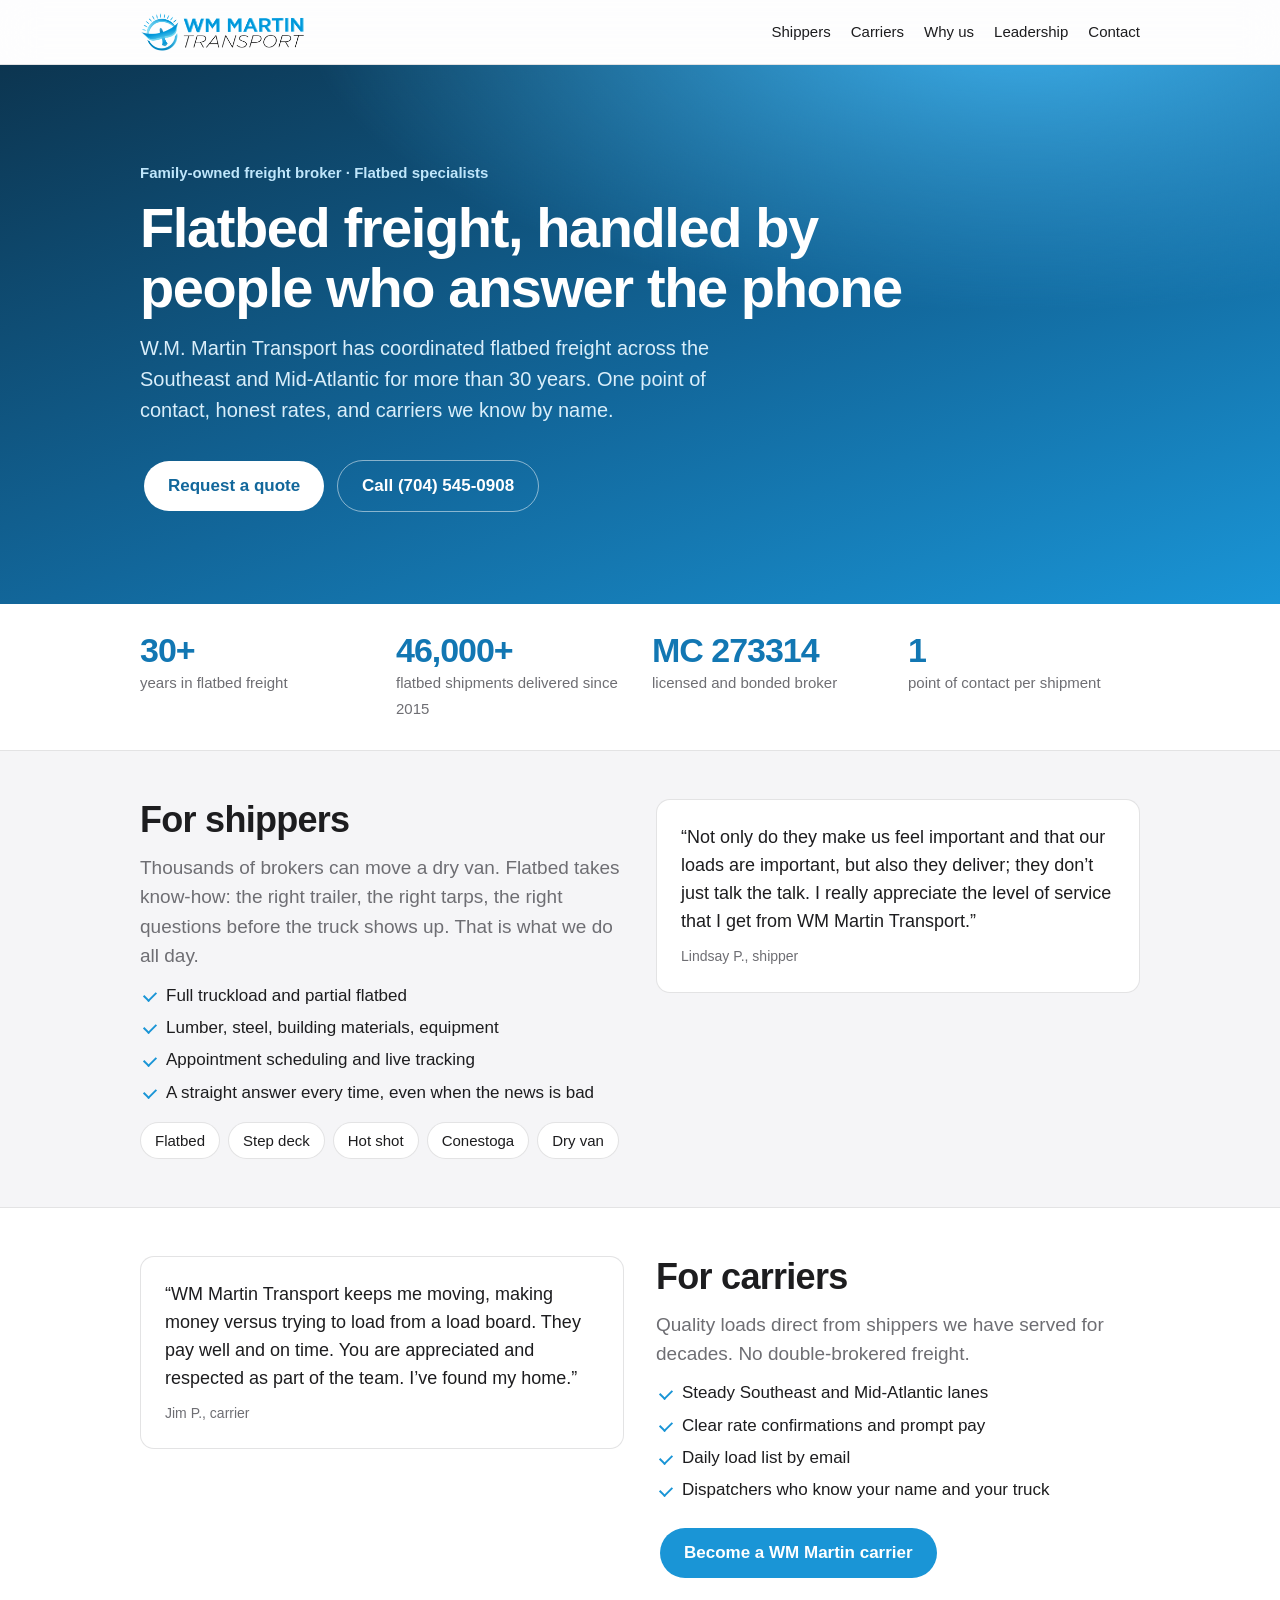
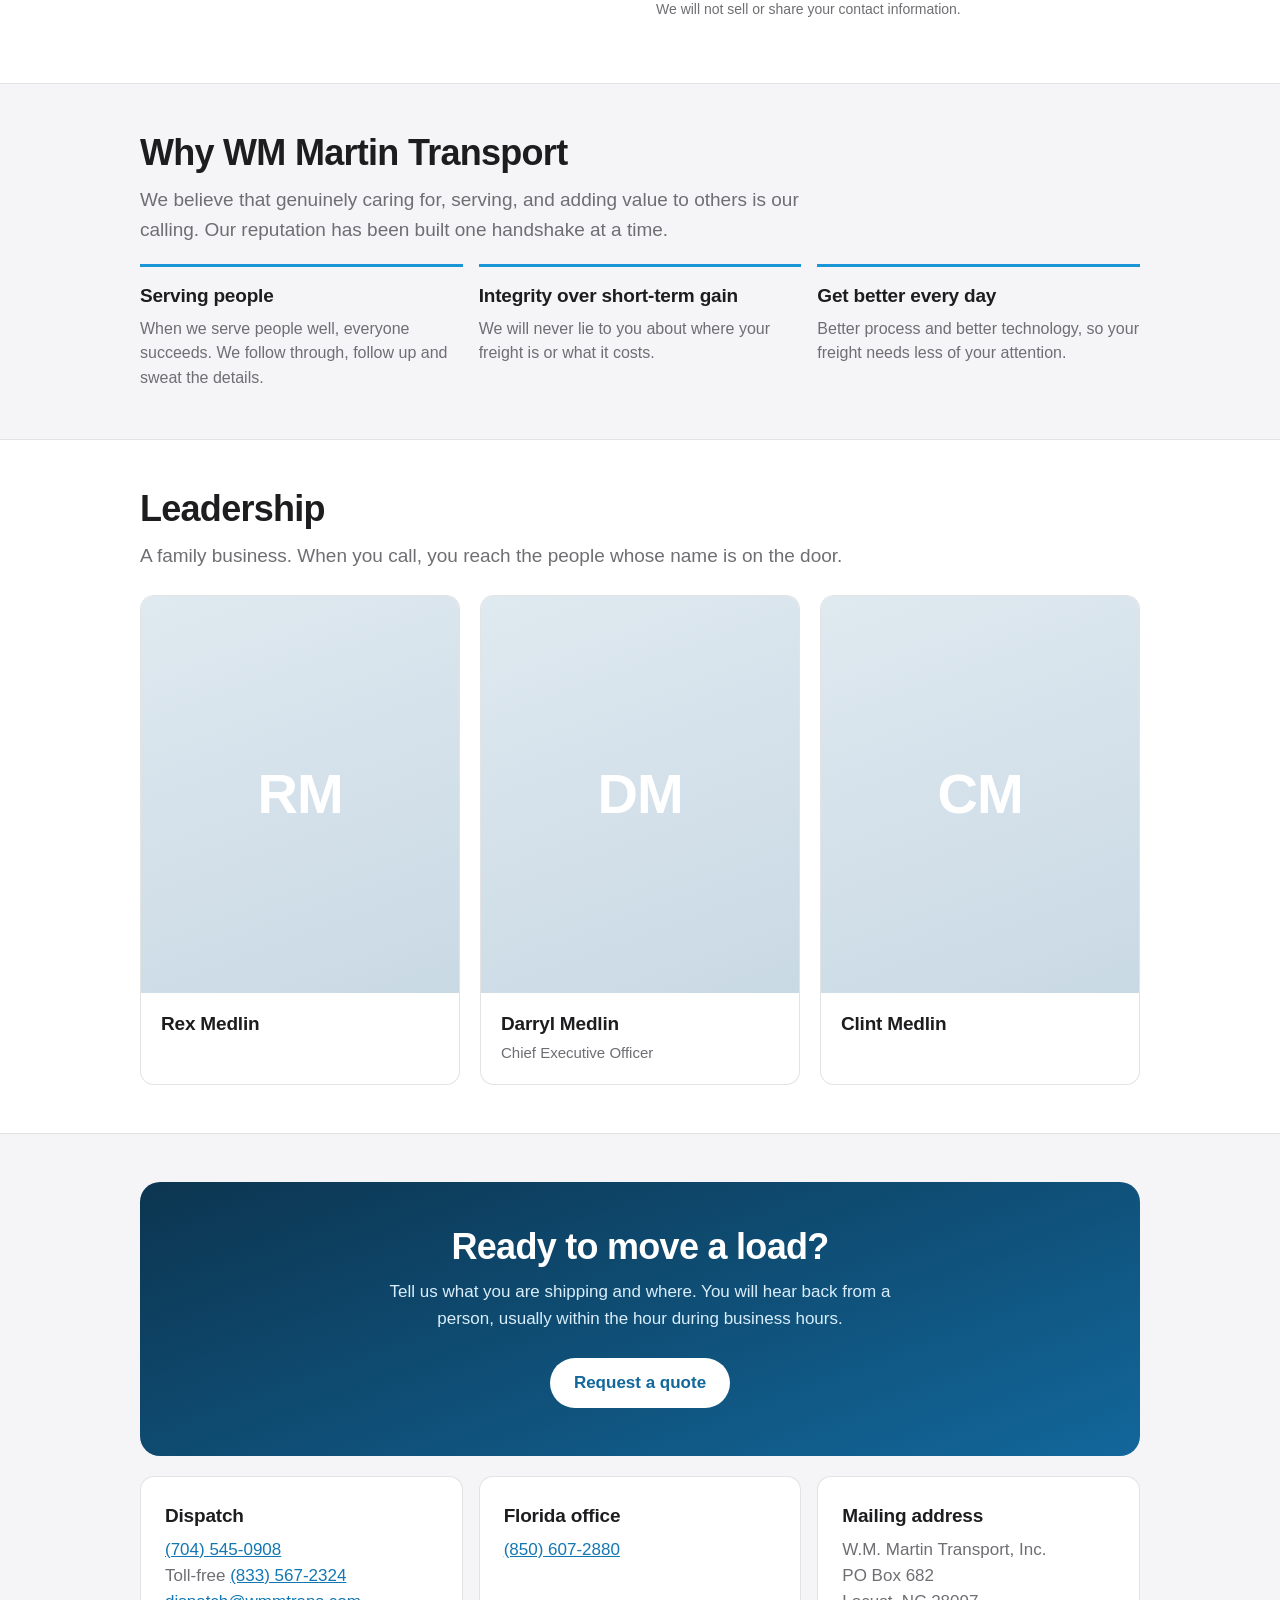
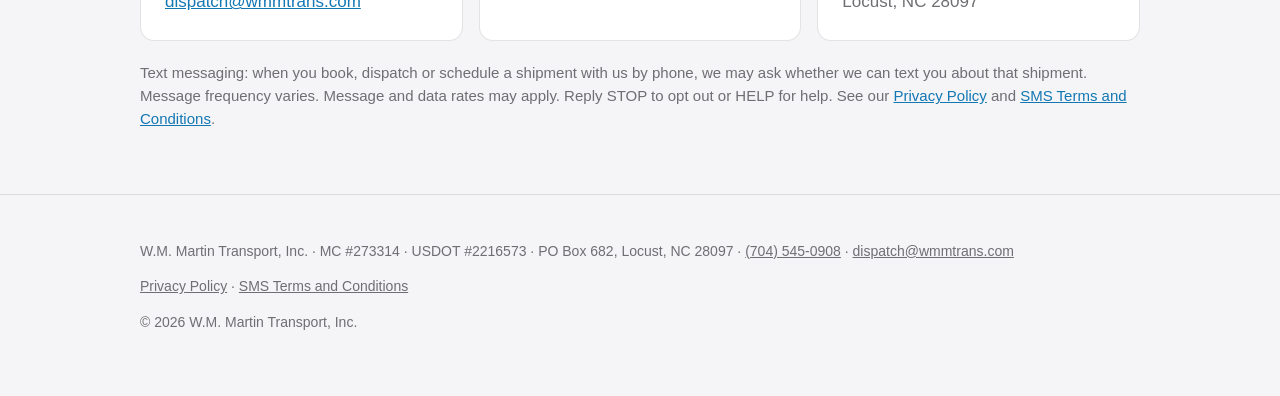
==== index.html @ dd0c9be8 "Add files via upload" ====
<!doctype html>
<html lang="en"><head><meta charset="utf-8"><meta name="viewport" content="width=device-width,initial-scale=1"><title>WM Martin Transport | Flatbed Freight Broker, Southeast and Mid-Atlantic</title><meta name="description" content="W.M. Martin Transport, Inc. is a licensed freight broker (MC 273314) arranging flatbed truckload and LTL freight across the Southeast and Mid-Atlantic."><link rel="icon" href="logo.png"><link rel="stylesheet" href="style.css"></head><body>
<header><div class="wrap"><a href="./"><img src="logo.png" alt="WM Martin Transport" width="165" height="40"></a><nav><a href="./#shippers">Shippers</a><a href="./#carriers">Carriers</a><a href="./#why">Why us</a><a href="./#team">Leadership</a><a href="./#contact">Contact</a></nav></div></header>
<main>
<div class="hero2"><div class="wrap">
<p class="eyebrow">Family-owned freight broker · Flatbed specialists</p>
<h1>Flatbed freight, handled by people who answer the phone</h1>
<p class="lead">W.M. Martin Transport has coordinated flatbed freight across the Southeast and Mid-Atlantic for more than 30 years. One point of contact, honest rates, and carriers we know by name.</p>
<a class="btn" href="mailto:dispatch@wmmtrans.com?subject=Freight%20quote%20request">Request a quote</a>
<a class="btn ghost" href="tel:+17045450908">Call (704) 545-0908</a>
</div></div>

<div class="strip"><div class="wrap">
<div class="stat"><b>30+</b><span>years in flatbed freight</span></div>
<div class="stat"><b>46,000+</b><span>flatbed shipments delivered since 2015</span></div>
<div class="stat"><b>MC 273314</b><span>licensed and bonded broker</span></div>
<div class="stat"><b>1</b><span>point of contact per shipment</span></div>
</div></div>

<section id="shippers"><div class="wrap split">
<div>
<h2>For shippers</h2>
<p style="color:var(--mut);font-size:19px;margin:0">Thousands of brokers can move a dry van. Flatbed takes know-how: the right trailer, the right tarps, the right questions before the truck shows up. That is what we do all day.</p>
<ul class="check"><li>Full truckload and partial flatbed</li><li>Lumber, steel, building materials, equipment</li><li>Appointment scheduling and live tracking</li><li>A straight answer every time, even when the news is bad</li></ul>
<div class="chips"><span>Flatbed</span><span>Step deck</span><span>Hot shot</span><span>Conestoga</span><span>Dry van</span></div>
</div>
<div class="card quote">“Not only do they make us feel important and that our loads are important, but also they deliver; they don’t just talk the talk. I really appreciate the level of service that I get from WM Martin Transport.”<cite>Lindsay P., shipper</cite></div>
</div></section>

<section id="carriers" class="band"><div class="wrap split">
<div class="card quote">“WM Martin Transport keeps me moving, making money versus trying to load from a load board. They pay well and on time. You are appreciated and respected as part of the team. I’ve found my home.”<cite>Jim P., carrier</cite></div>
<div>
<h2>For carriers</h2>
<p style="color:var(--mut);font-size:19px;margin:0">Quality loads direct from shippers we have served for decades. No double-brokered freight.</p>
<ul class="check"><li>Steady Southeast and Mid-Atlantic lanes</li><li>Clear rate confirmations and prompt pay</li><li>Daily load list by email</li><li>Dispatchers who know your name and your truck</li></ul>
<p style="margin-top:20px"><a class="btn" href="mailto:dispatch@wmmtrans.com?subject=Carrier%20sign-up&body=Company%20name%3A%0AMC%20%2F%20DOT%20number%3A%0AEquipment%20type%3A%0APhone%3A%0APreferred%20lanes%3A">Become a WM Martin carrier</a></p>
<p style="color:var(--mut);font-size:14px">We will not sell or share your contact information.</p>
</div>
</div></section>

<section id="why"><div class="wrap">
<h2>Why WM Martin Transport</h2>
<p style="color:var(--mut);font-size:19px;max-width:720px;margin:0">We believe that genuinely caring for, serving, and adding value to others is our calling. Our reputation has been built one handshake at a time.</p>
<div class="values">
<div><h3>Serving people</h3><p>When we serve people well, everyone succeeds. We follow through, follow up and sweat the details.</p></div>
<div><h3>Integrity over short-term gain</h3><p>We will never lie to you about where your freight is or what it costs.</p></div>
<div><h3>Get better every day</h3><p>Better process and better technology, so your freight needs less of your attention.</p></div>
</div>
</div></section>

<section id="team" class="band"><div class="wrap">
<h2>Leadership</h2>
<p style="color:var(--mut);font-size:19px;max-width:720px;margin:0">A family business. When you call, you reach the people whose name is on the door.</p>
<div class="team">
<div class="person"><div class="ph">RM</div><div class="t"><h3>Rex Medlin</h3><p><!--title-rex--></p></div></div>
<div class="person"><div class="ph">DM</div><div class="t"><h3>Darryl Medlin</h3><p>Chief Executive Officer</p></div></div>
<div class="person"><div class="ph">CM</div><div class="t"><h3>Clint Medlin</h3><p><!--title-clint--></p></div></div>
</div>
</div></section>

<section id="contact"><div class="wrap">
<div class="cta"><h2>Ready to move a load?</h2><p>Tell us what you are shipping and where. You will hear back from a person, usually within the hour during business hours.</p><a class="btn" href="mailto:dispatch@wmmtrans.com?subject=Freight%20quote%20request">Request a quote</a></div>
<div class="grid" style="margin-top:20px">
<div class="card"><h3>Dispatch</h3><p><a href="tel:+17045450908">(704) 545-0908</a><br>Toll-free <a href="tel:+18335672324">(833) 567-2324</a><br><a href="mailto:dispatch@wmmtrans.com">dispatch@wmmtrans.com</a></p></div>
<div class="card"><h3>Florida office</h3><p><a href="tel:+18506072880">(850) 607-2880</a></p></div>
<div class="card"><h3>Mailing address</h3><p>W.M. Martin Transport, Inc.<br>PO Box 682<br>Locust, NC 28097</p></div>
</div>
<p style="color:var(--mut);font-size:15px;margin-top:20px">Text messaging: when you book, dispatch or schedule a shipment with us by phone, we may ask whether we can text you about that shipment. Message frequency varies. Message and data rates may apply. Reply STOP to opt out or HELP for help. See our <a href="privacy-policy">Privacy Policy</a> and <a href="sms-terms">SMS Terms and Conditions</a>.</p>
</div></section>
</main>
<footer><div class="wrap"><p>W.M. Martin Transport, Inc. · MC #273314 · USDOT #2216573 · PO Box 682, Locust, NC 28097 · <a href="tel:+17045450908">(704) 545-0908</a> · <a href="mailto:dispatch@wmmtrans.com">dispatch@wmmtrans.com</a></p><p><a href="privacy-policy">Privacy Policy</a> · <a href="sms-terms">SMS Terms and Conditions</a></p><p>© 2026 W.M. Martin Transport, Inc.</p></div></footer>
</body></html>
---- style.css ----
:root{--blue:#1a95d6;--blue-d:#1277b3;--ink:#1d1d1f;--mut:#6e6e73;--bg:#f5f5f7;--card:#fff;--line:rgba(60,60,67,.14)}
*{box-sizing:border-box}html{scroll-behavior:smooth}
body{margin:0;background:var(--bg);color:var(--ink);font:17px/1.55 -apple-system,BlinkMacSystemFont,"SF Pro Text",Inter,"Segoe UI",sans-serif;-webkit-font-smoothing:antialiased}
a{color:var(--blue-d)}
.wrap{max-width:1040px;margin:0 auto;padding:0 20px}
header{position:sticky;top:0;z-index:5;background:rgba(255,255,255,.82);backdrop-filter:saturate(180%) blur(18px);-webkit-backdrop-filter:saturate(180%) blur(18px);border-bottom:1px solid var(--line)}
header .wrap{display:flex;align-items:center;justify-content:space-between;gap:16px;min-height:64px;flex-wrap:wrap}
header img{height:40px;width:auto;display:block}
nav{display:flex;gap:6px 20px;flex-wrap:wrap;font-size:15px}
nav a{color:var(--ink);text-decoration:none}nav a:hover{color:var(--blue-d)}
.hero{padding:72px 0 56px;text-align:center}
h1{font-size:clamp(34px,6vw,56px);line-height:1.06;letter-spacing:-.025em;margin:0 0 16px;text-wrap:balance}
h2{font-size:clamp(26px,4vw,36px);letter-spacing:-.02em;line-height:1.15;margin:0 0 12px;text-wrap:balance}
h3{font-size:19px;letter-spacing:-.01em;margin:0 0 6px}
.lead{font-size:20px;color:var(--mut);max-width:680px;margin:0 auto 28px}
.btn{display:inline-block;background:var(--blue);color:#fff;text-decoration:none;font-weight:600;padding:12px 24px;border-radius:999px;margin:4px}
.btn:hover{background:var(--blue-d)}.btn.ghost{background:transparent;color:var(--blue-d);border:1px solid var(--line);background:#fff}
section{padding:48px 0}
.grid{display:grid;gap:16px;grid-template-columns:repeat(auto-fit,minmax(260px,1fr))}
.card{background:var(--card);border:1px solid var(--line);border-radius:14px;padding:24px}
.card p{margin:0;color:var(--mut)}
.quote{font-size:18px}.quote cite{display:block;margin-top:10px;font-style:normal;font-size:14px;color:var(--mut)}
ul.check{list-style:none;padding:0;margin:12px 0 0}ul.check li{padding-left:26px;position:relative;margin:6px 0}
ul.check li:before{content:"";position:absolute;left:4px;top:.5em;width:10px;height:6px;border-left:2px solid var(--blue);border-bottom:2px solid var(--blue);transform:rotate(-45deg)}
footer{border-top:1px solid var(--line);padding:32px 0 48px;font-size:14px;color:var(--mut)}
footer a{color:var(--mut)}
.legal{max-width:760px;padding:40px 20px 64px}.legal h1{font-size:34px}.legal h2{font-size:24px;margin-top:1.8em}.legal h3{margin-top:1.4em}
.legal .eff{color:var(--mut);font-size:15px}
/* v2 */
.hero2{background:radial-gradient(1200px 500px at 80% -10%,#3fb2ee 0,transparent 60%),linear-gradient(160deg,#0c3550 0,#12679b 55%,#1a95d6 100%);color:#fff;text-align:left;padding:96px 0 88px}
.hero2 .eyebrow{font-size:15px;font-weight:600;color:#bfe6fb;margin:0 0 14px}
.hero2 h1{max-width:820px}.hero2 .lead{color:#d9eefa;margin:0 0 30px;max-width:640px}
.hero2 .btn{background:#fff;color:#12679b}.hero2 .btn:hover{background:#eaf6fd}
.hero2 .btn.ghost{background:transparent;color:#fff;border:1px solid rgba(255,255,255,.5)}
.strip{background:#fff;border-bottom:1px solid var(--line)}
.strip .wrap{display:grid;grid-template-columns:repeat(auto-fit,minmax(170px,1fr));gap:8px 24px;padding-top:28px;padding-bottom:28px}
.stat b{display:block;font-size:34px;letter-spacing:-.03em;color:var(--blue-d);font-variant-numeric:tabular-nums;line-height:1.1}
.stat span{font-size:15px;color:var(--mut)}
.split{display:grid;gap:32px;grid-template-columns:repeat(auto-fit,minmax(300px,1fr));align-items:start}
.chips{display:flex;flex-wrap:wrap;gap:8px;margin-top:16px}.chips span{background:#fff;border:1px solid var(--line);border-radius:999px;padding:6px 14px;font-size:15px}
.band{background:#fff;border-top:1px solid var(--line);border-bottom:1px solid var(--line)}
.values{counter-reset:v;display:grid;gap:16px;grid-template-columns:repeat(auto-fit,minmax(220px,1fr));margin-top:20px}
.values div{border-top:3px solid var(--blue);padding-top:14px}.values p{margin:0;color:var(--mut);font-size:16px}
.team{display:grid;gap:20px;grid-template-columns:repeat(auto-fit,minmax(230px,1fr));margin-top:24px}
.person{background:#fff;border:1px solid var(--line);border-radius:14px;overflow:hidden}
.person .ph{aspect-ratio:4/5;background:linear-gradient(160deg,#dfe9f0,#c9d9e4);display:grid;place-items:center;font-size:56px;font-weight:600;color:#fff;letter-spacing:-.02em}
.person img{width:100%;aspect-ratio:4/5;object-fit:cover;display:block}
.person div.t{padding:16px 20px 20px}.person h3{margin:0}.person p{margin:2px 0 0;color:var(--mut);font-size:15px}
.cta{background:linear-gradient(160deg,#0c3550,#12679b);color:#fff;border-radius:20px;padding:44px 32px;text-align:center}
.cta p{color:#d9eefa;max-width:560px;margin:0 auto 22px}.cta .btn{background:#fff;color:#12679b}
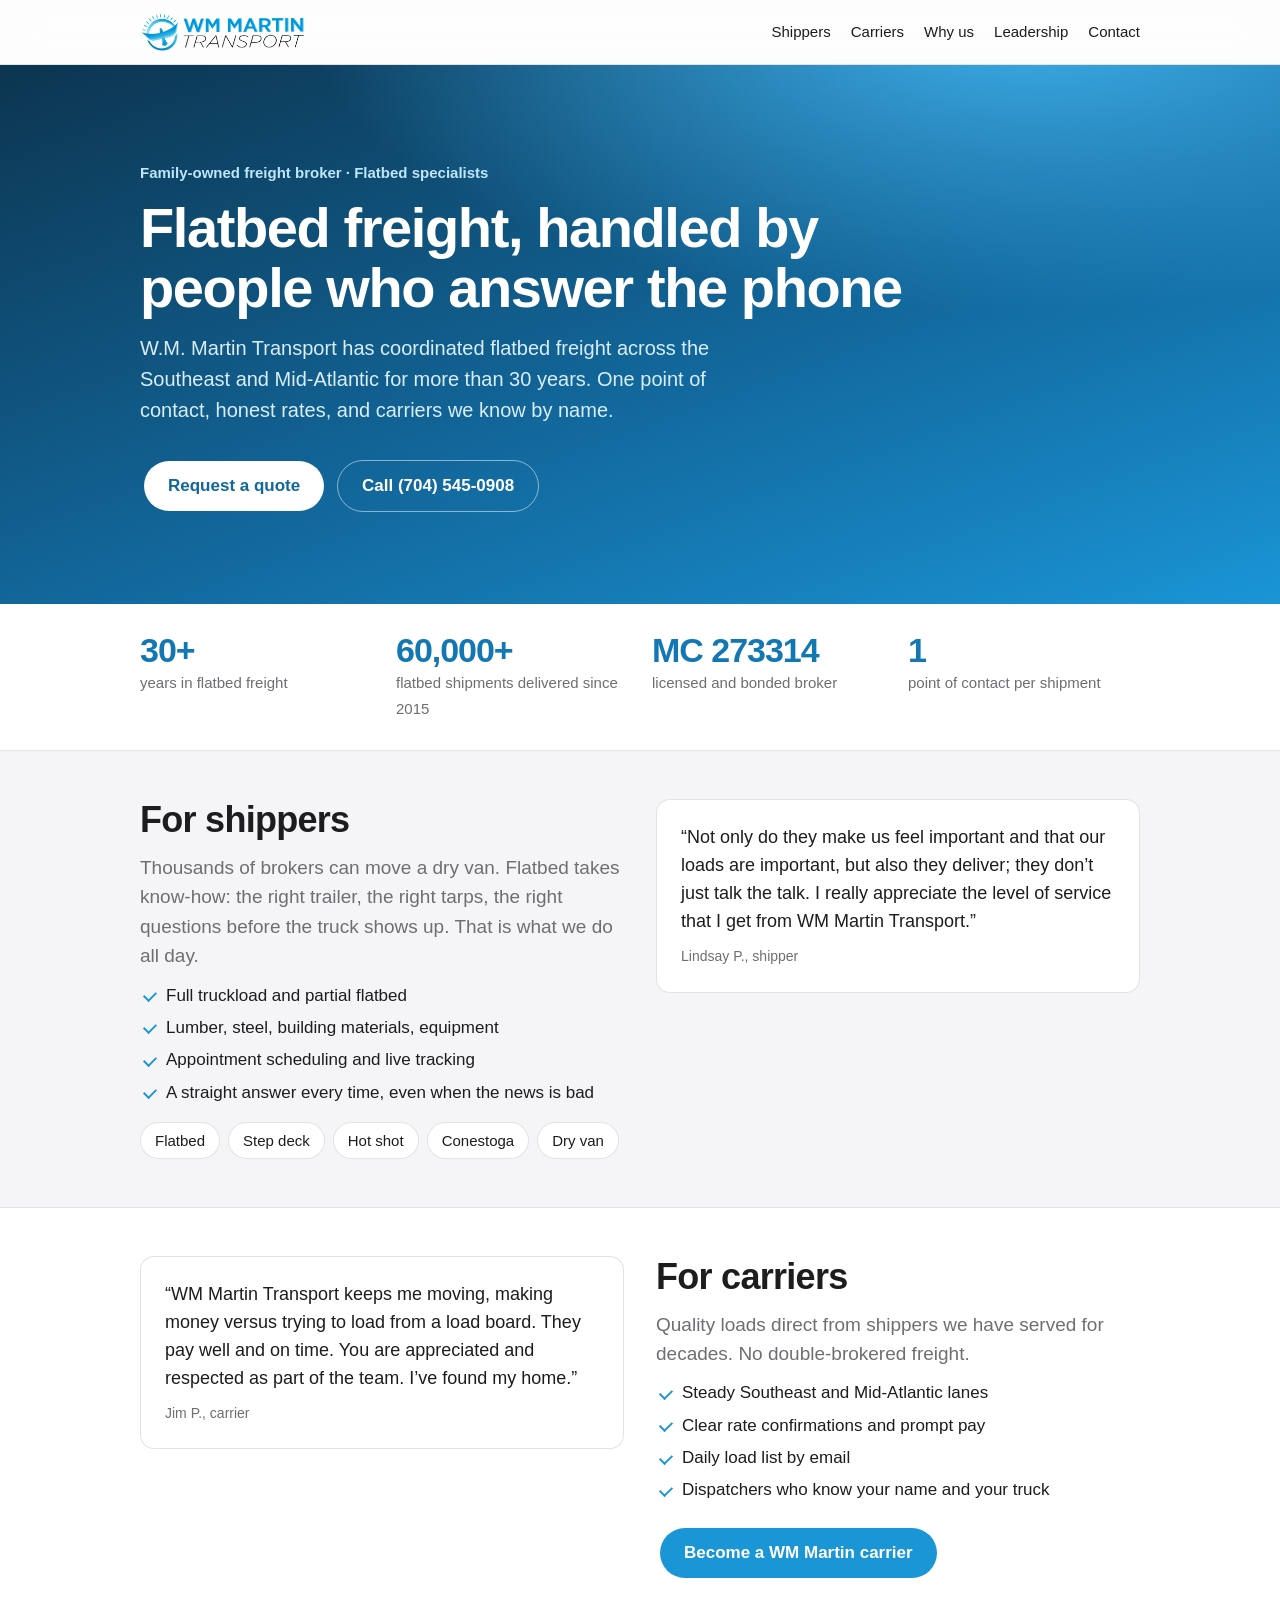
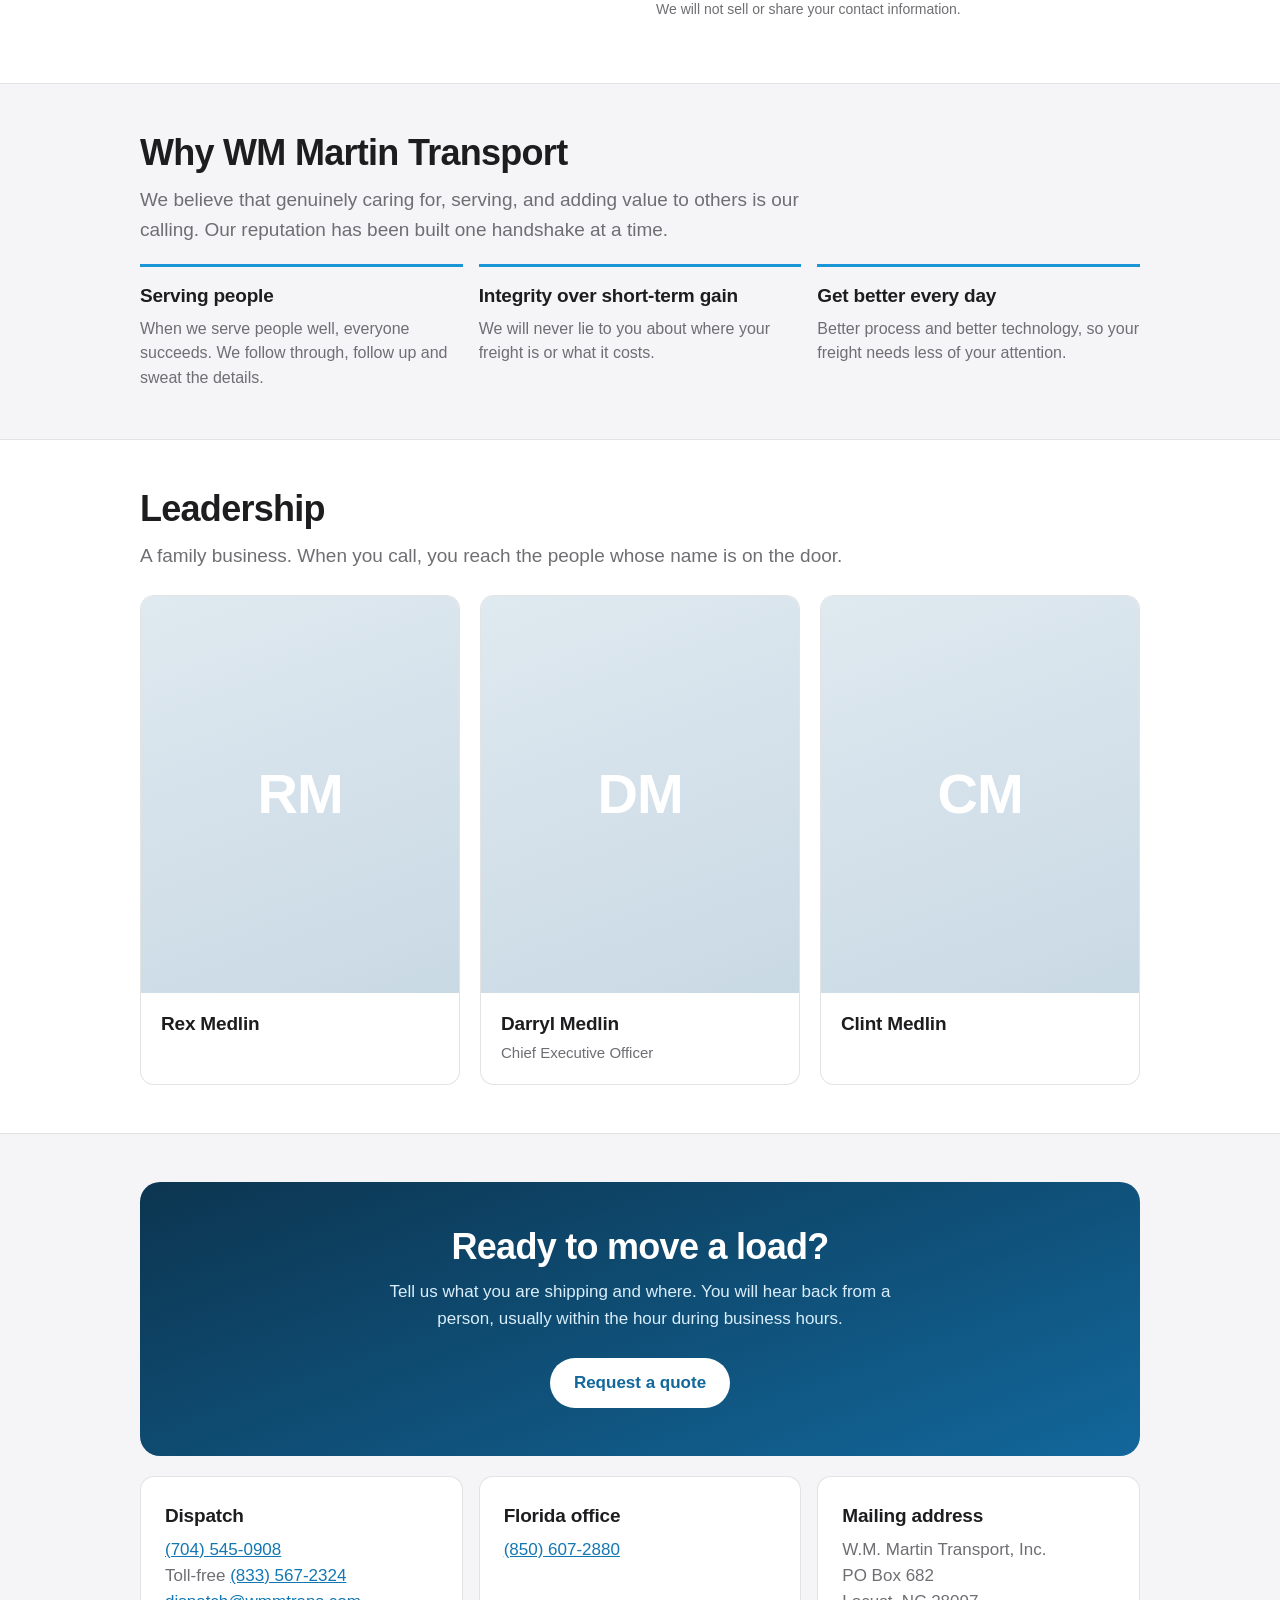
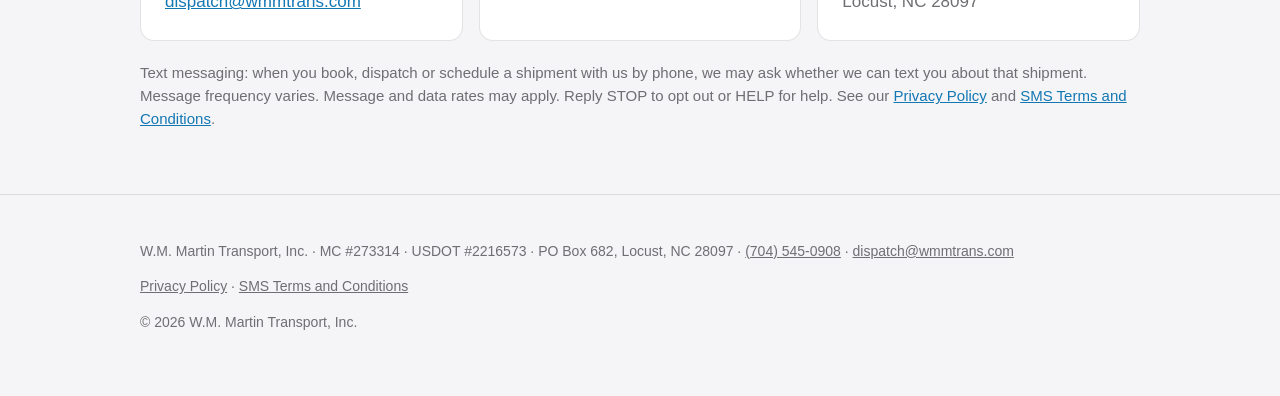
==== commit 881b81f9: "Add files via upload" ====
--- a/index.html
+++ b/index.html
@@ -12,7 +12,7 @@
 
 <div class="strip"><div class="wrap">
 <div class="stat"><b>30+</b><span>years in flatbed freight</span></div>
-<div class="stat"><b>46,000+</b><span>flatbed shipments delivered since 2015</span></div>
+<div class="stat"><b>60,000+</b><span>flatbed shipments delivered since 2015</span></div>
 <div class="stat"><b>MC 273314</b><span>licensed and bonded broker</span></div>
 <div class="stat"><b>1</b><span>point of contact per shipment</span></div>
 </div></div>
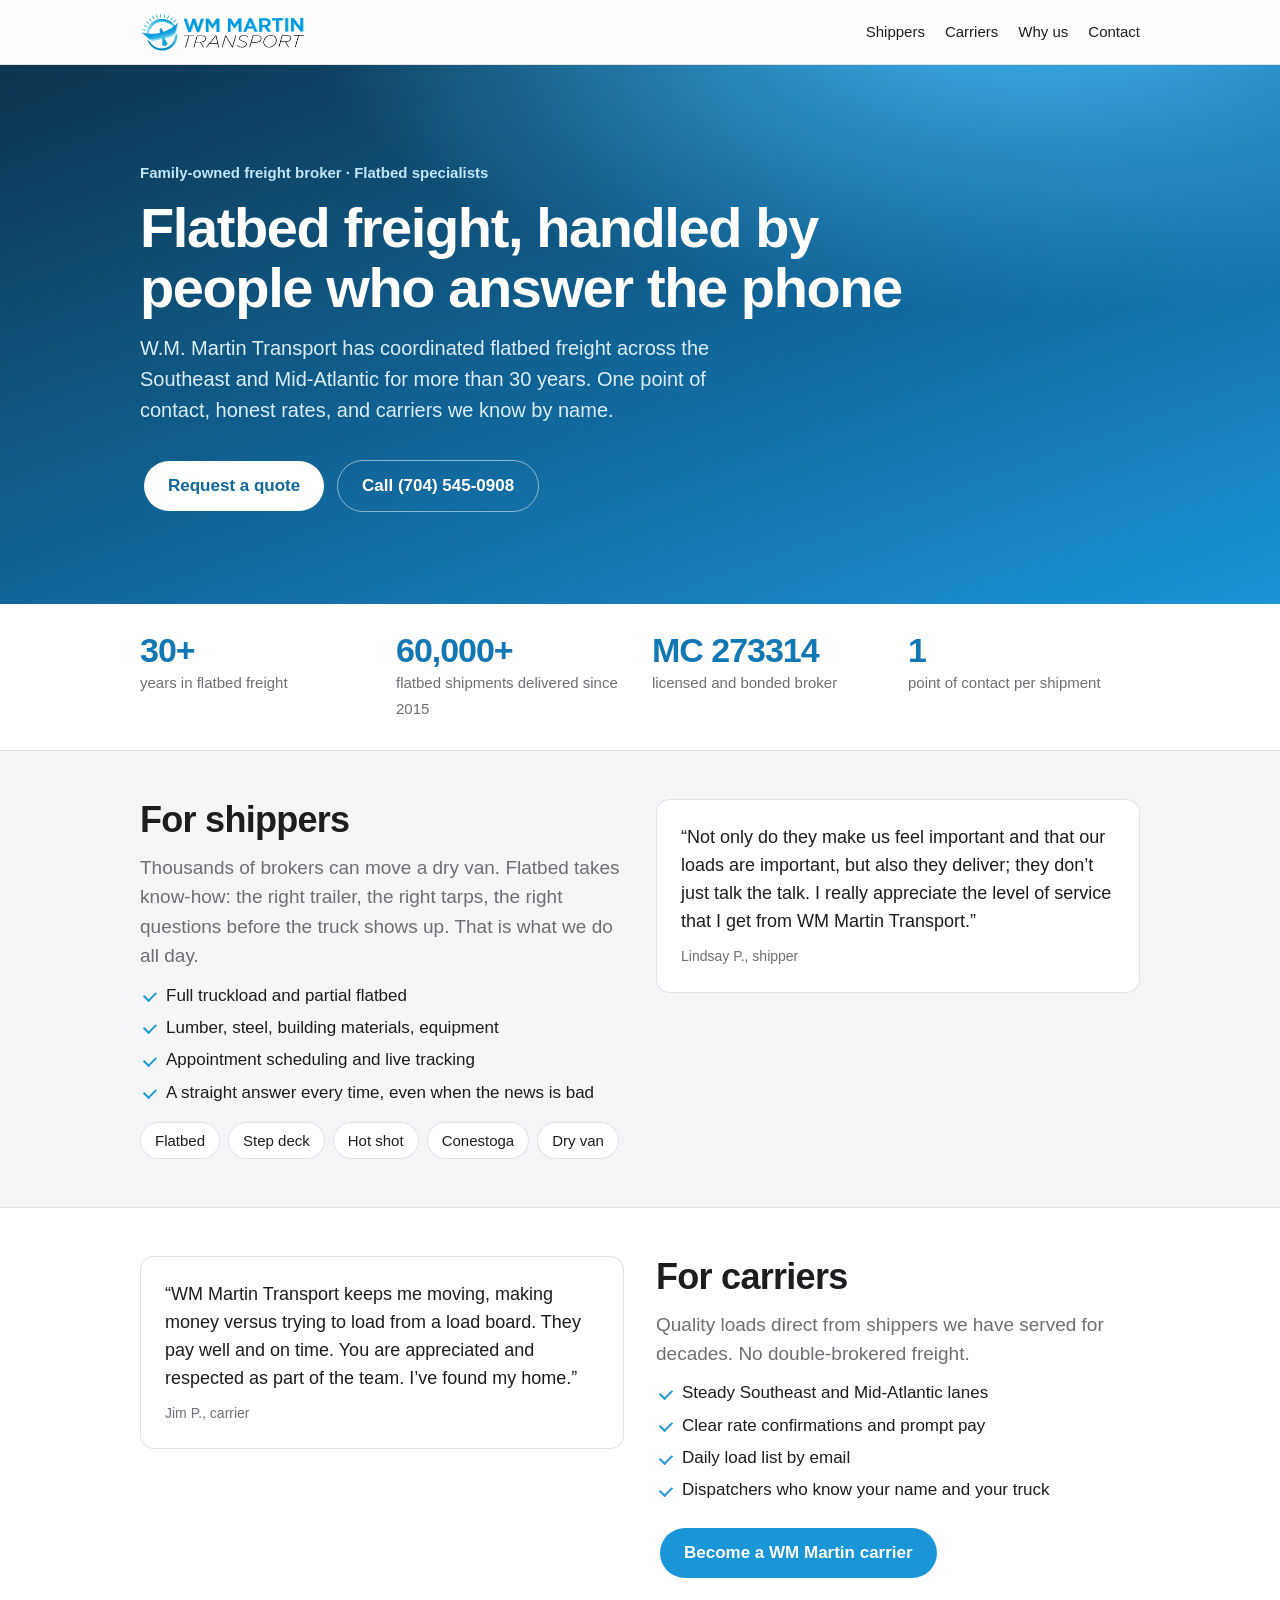
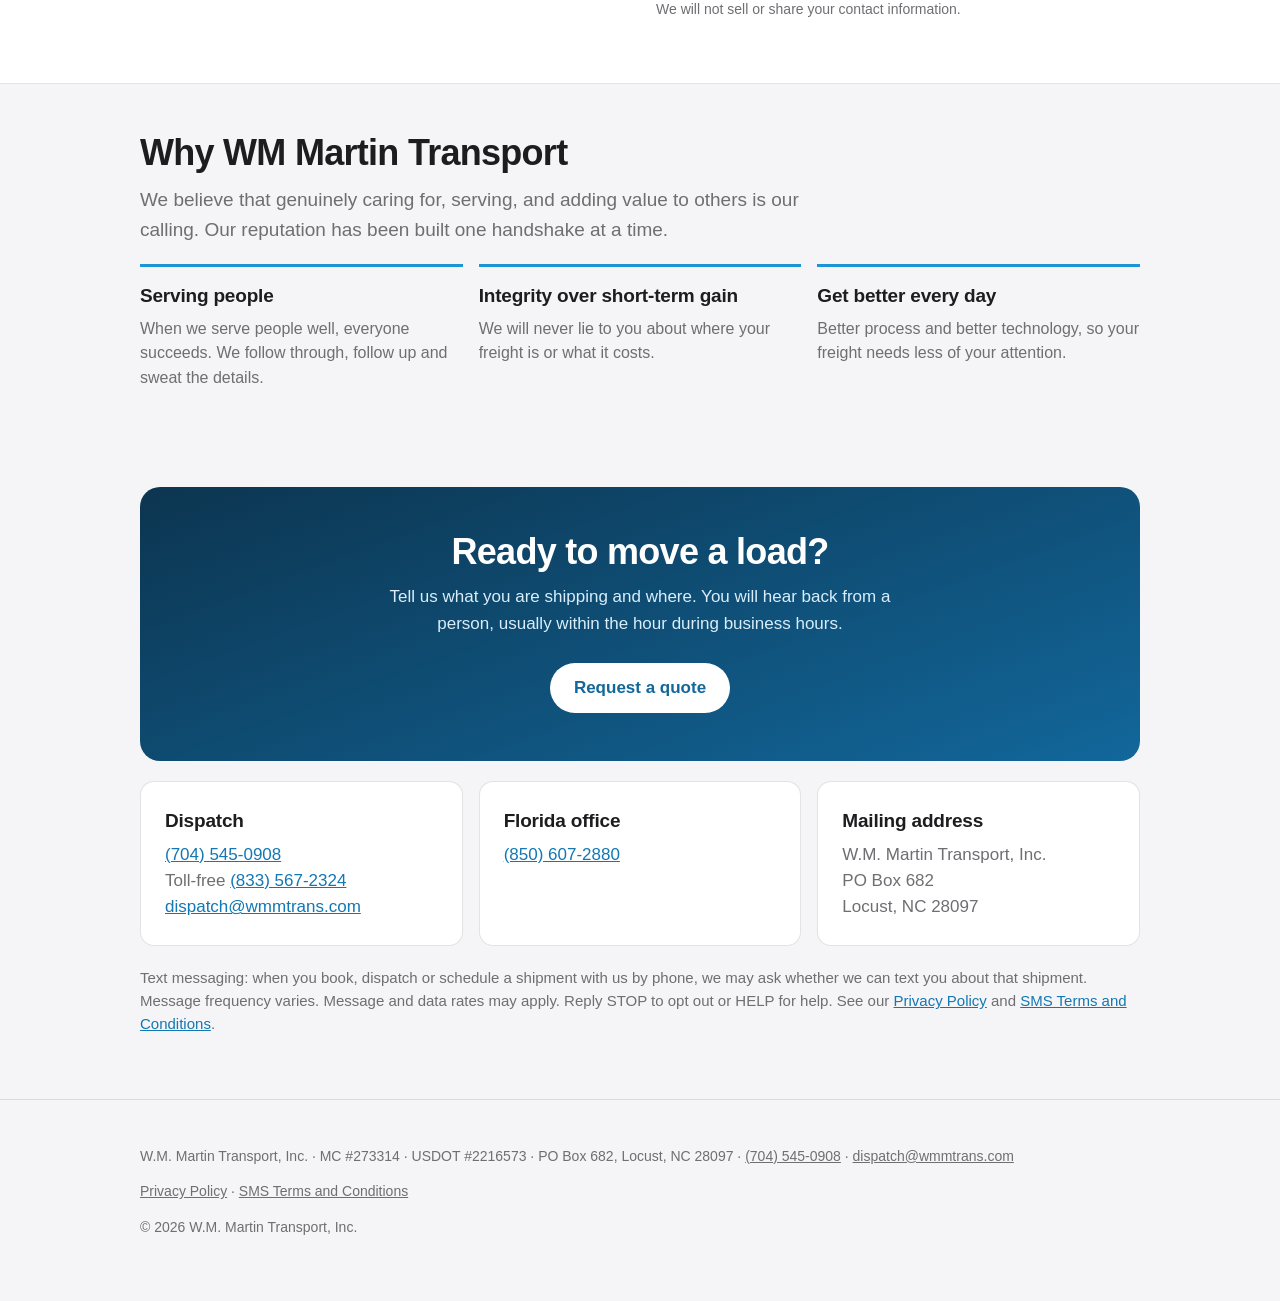
==== commit e9096e9e: "Add files via upload" ====
--- a/index.html
+++ b/index.html
@@ -1,6 +1,6 @@
 <!doctype html>
 <html lang="en"><head><meta charset="utf-8"><meta name="viewport" content="width=device-width,initial-scale=1"><title>WM Martin Transport | Flatbed Freight Broker, Southeast and Mid-Atlantic</title><meta name="description" content="W.M. Martin Transport, Inc. is a licensed freight broker (MC 273314) arranging flatbed truckload and LTL freight across the Southeast and Mid-Atlantic."><link rel="icon" href="logo.png"><link rel="stylesheet" href="style.css"></head><body>
-<header><div class="wrap"><a href="./"><img src="logo.png" alt="WM Martin Transport" width="165" height="40"></a><nav><a href="./#shippers">Shippers</a><a href="./#carriers">Carriers</a><a href="./#why">Why us</a><a href="./#team">Leadership</a><a href="./#contact">Contact</a></nav></div></header>
+<header><div class="wrap"><a href="./"><img src="logo.png" alt="WM Martin Transport" width="165" height="40"></a><nav><a href="./#shippers">Shippers</a><a href="./#carriers">Carriers</a><a href="./#why">Why us</a><a href="./#contact">Contact</a></nav></div></header>
 <main>
 <div class="hero2"><div class="wrap">
 <p class="eyebrow">Family-owned freight broker · Flatbed specialists</p>
@@ -48,16 +48,6 @@
 </div>
 </div></section>
 
-<section id="team" class="band"><div class="wrap">
-<h2>Leadership</h2>
-<p style="color:var(--mut);font-size:19px;max-width:720px;margin:0">A family business. When you call, you reach the people whose name is on the door.</p>
-<div class="team">
-<div class="person"><div class="ph">RM</div><div class="t"><h3>Rex Medlin</h3><p><!--title-rex--></p></div></div>
-<div class="person"><div class="ph">DM</div><div class="t"><h3>Darryl Medlin</h3><p>Chief Executive Officer</p></div></div>
-<div class="person"><div class="ph">CM</div><div class="t"><h3>Clint Medlin</h3><p><!--title-clint--></p></div></div>
-</div>
-</div></section>
-
 <section id="contact"><div class="wrap">
 <div class="cta"><h2>Ready to move a load?</h2><p>Tell us what you are shipping and where. You will hear back from a person, usually within the hour during business hours.</p><a class="btn" href="mailto:dispatch@wmmtrans.com?subject=Freight%20quote%20request">Request a quote</a></div>
 <div class="grid" style="margin-top:20px">
